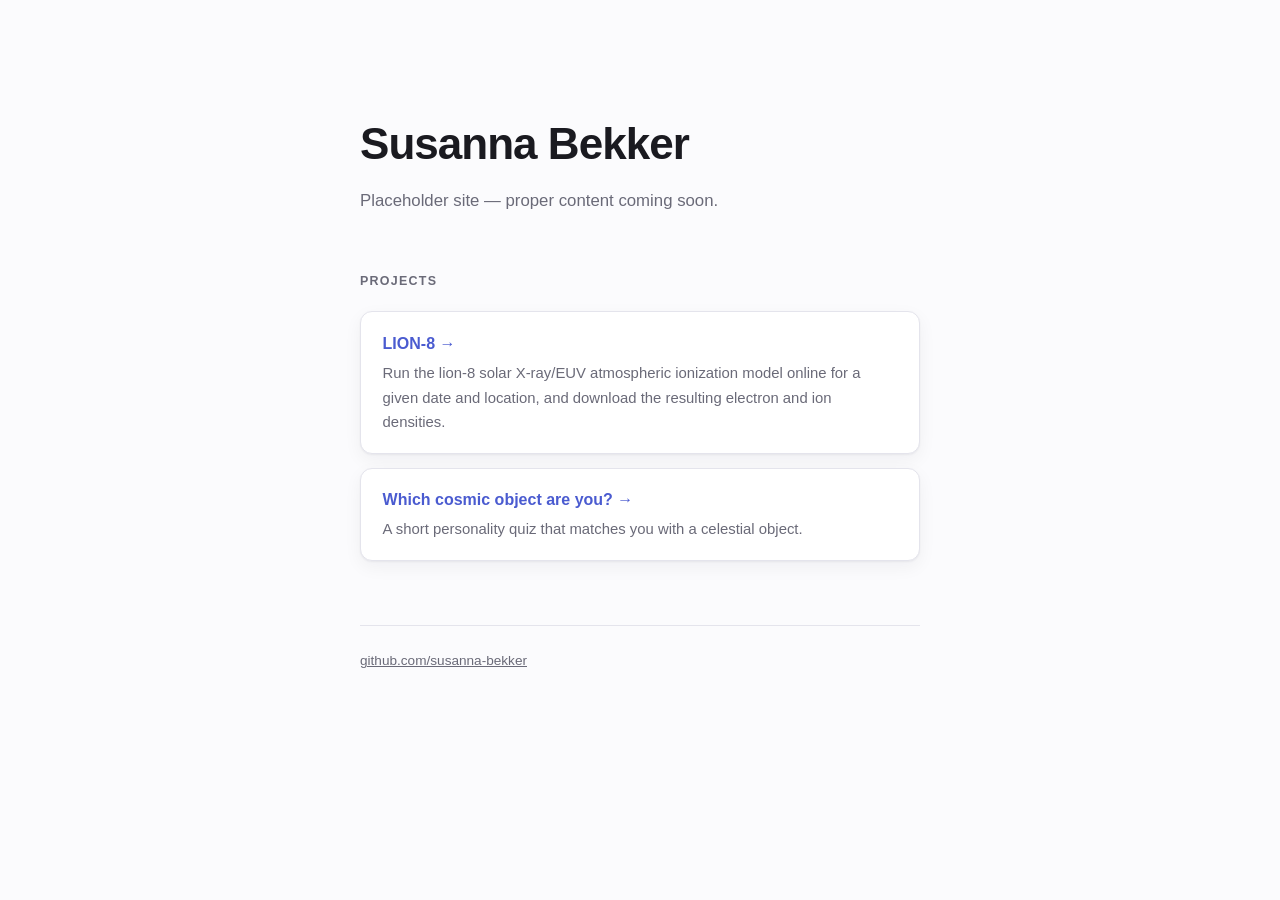
==== index.html @ c42e8143 "Add placeholder site Static HTML with inline CSS, no build step and no external requests: index.html" ====
<!DOCTYPE html>
<html lang="en">

<head>
  <meta charset="UTF-8">
  <meta name="viewport" content="width=device-width, initial-scale=1.0">
  <title>Susanna Bekker</title>
  <meta name="description" content="Personal site of Susanna Bekker.">
  <link rel="canonical" href="https://susannabekker.com/">
  <meta name="color-scheme" content="light dark">

  <!-- Inline SVG favicon: no extra request, no 404 in the console. -->
  <link rel="icon"
    href="data:image/svg+xml,<svg xmlns='http://www.w3.org/2000/svg' viewBox='0 0 100 100'><circle cx='50' cy='50' r='34' fill='none' stroke='%235b6ee1' stroke-width='8'/><circle cx='50' cy='16' r='9' fill='%235b6ee1'/></svg>">

  <style>
    /* Light palette is the base; the dark block below only overrides tokens. */
    :root {
      --bg: #fbfbfd;
      --surface: #ffffff;
      --border: #e4e4ec;
      --text: #1a1a20;
      --muted: #6a6a78;
      --accent: #4a5bd0;
      --shadow: 0 1px 2px rgba(20, 20, 40, .05), 0 6px 18px rgba(20, 20, 40, .05);
    }

    @media (prefers-color-scheme: dark) {
      :root {
        --bg: #0e0e13;
        --surface: #17171f;
        --border: #2a2a36;
        --text: #ececf2;
        --muted: #9a9aad;
        --accent: #8f9cf5;
        --shadow: 0 1px 2px rgba(0, 0, 0, .3), 0 6px 18px rgba(0, 0, 0, .25);
      }
    }

    *,
    *::before,
    *::after {
      box-sizing: border-box;
    }

    body {
      margin: 0;
      background: var(--bg);
      color: var(--text);
      font: 16px/1.65 -apple-system, BlinkMacSystemFont, "Segoe UI", Roboto,
        "Helvetica Neue", Arial, sans-serif;
      -webkit-font-smoothing: antialiased;
    }

    .page {
      max-width: 38rem;
      margin: 0 auto;
      padding: clamp(3rem, 12vh, 7rem) 1.5rem 4rem;
    }

    h1 {
      margin: 0 0 .4rem;
      font-size: clamp(2rem, 7vw, 2.75rem);
      font-weight: 650;
      letter-spacing: -.022em;
    }

    .tagline {
      margin: 0;
      color: var(--muted);
      font-size: 1.05rem;
    }

    h2 {
      margin: 3.5rem 0 1.25rem;
      font-size: .78rem;
      font-weight: 600;
      letter-spacing: .1em;
      text-transform: uppercase;
      color: var(--muted);
    }

    ul {
      list-style: none;
      margin: 0;
      padding: 0;
      display: grid;
      gap: .85rem;
    }

    .card {
      display: block;
      padding: 1.15rem 1.35rem;
      background: var(--surface);
      border: 1px solid var(--border);
      border-radius: 12px;
      box-shadow: var(--shadow);
      text-decoration: none;
      color: inherit;
      transition: border-color .18s ease, transform .18s ease;
    }

    .card:hover,
    .card:focus-visible {
      border-color: var(--accent);
      transform: translateY(-2px);
    }

    .card:focus-visible {
      outline: 2px solid var(--accent);
      outline-offset: 3px;
    }

    .card-title {
      font-weight: 600;
      color: var(--accent);
    }

    .card-title::after {
      content: " \2192";
    }

    .card-desc {
      margin: .25rem 0 0;
      color: var(--muted);
      font-size: .93rem;
    }

    footer {
      margin-top: 4rem;
      padding-top: 1.5rem;
      border-top: 1px solid var(--border);
      color: var(--muted);
      font-size: .85rem;
    }

    footer a {
      color: var(--muted);
    }

    @media (prefers-reduced-motion: reduce) {

      .card,
      .card:hover,
      .card:focus-visible {
        transition: none;
        transform: none;
      }
    }
  </style>
</head>

<body>
  <main class="page">
    <h1>Susanna Bekker</h1>
    <!-- TODO: replace with a real one-line introduction. -->
    <p class="tagline">Placeholder site &mdash; proper content coming soon.</p>

    <h2>Projects</h2>
    <ul>
      <li>
        <a class="card" href="https://lion-8.susannabekker.com">
          <span class="card-title">LION-8</span>
          <p class="card-desc">
            Run the lion-8 solar X-ray/EUV atmospheric ionization model online for a
            given date and location, and download the resulting electron and ion densities.
          </p>
        </a>
      </li>
      <li>
        <!-- Served by the which-cosmic-object-are-you project repo once the
             custom domain is live; until then use the github.io URL. -->
        <a class="card" href="/which-cosmic-object-are-you/">
          <span class="card-title">Which cosmic object are you?</span>
          <p class="card-desc">A short personality quiz that matches you with a celestial object.</p>
        </a>
      </li>
    </ul>

    <footer>
      <a href="https://github.com/susanna-bekker">github.com/susanna-bekker</a>
    </footer>
  </main>
</body>

</html>
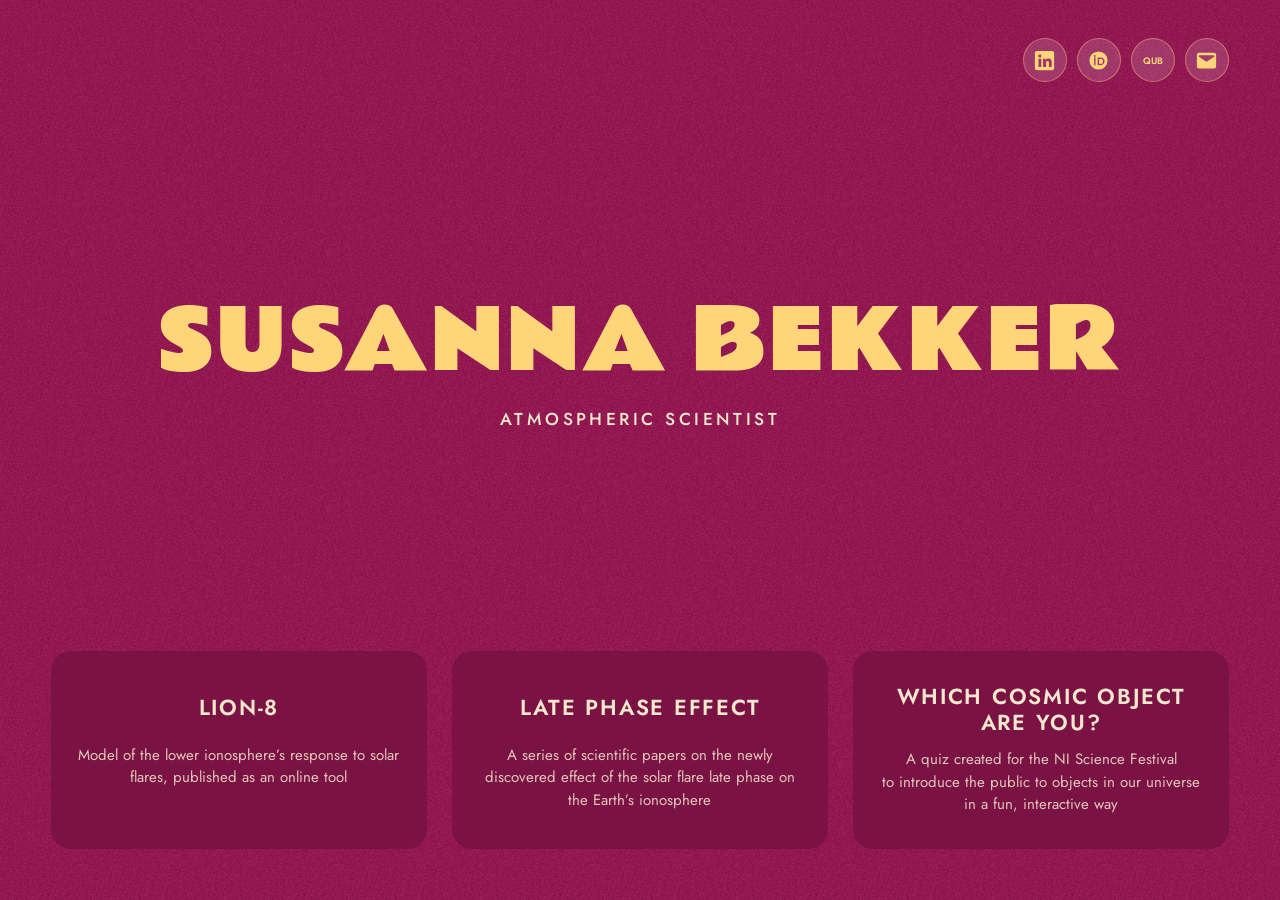
==== commit d191be52: "Build the landing page from the Susanna Bekker Design System Replaces the placeholder with the desig" ====
--- a/index.html
+++ b/index.html
@@ -4,183 +4,93 @@
 <head>
   <meta charset="UTF-8">
   <meta name="viewport" content="width=device-width, initial-scale=1.0">
+
   <title>Susanna Bekker</title>
-  <meta name="description" content="Personal site of Susanna Bekker.">
+  <meta name="description"
+    content="Personal site of Susanna Bekker, atmospheric scientist at Queen's University Belfast: the LION-8 ionosphere model, the solar flare late phase, and a cosmic-object quiz.">
   <link rel="canonical" href="https://susannabekker.com/">
-  <meta name="color-scheme" content="light dark">
+  <meta name="theme-color" content="#941651">
+  <meta name="color-scheme" content="light">
 
-  <!-- Inline SVG favicon: no extra request, no 404 in the console. -->
+  <meta property="og:type" content="website">
+  <meta property="og:url" content="https://susannabekker.com/">
+  <meta property="og:title" content="Susanna Bekker">
+  <meta property="og:description" content="Atmospheric scientist. LION-8, the solar flare late phase, and a cosmic-object quiz.">
+
+  <!-- The design system ships no logo. Where a mark would go it sets the name in
+       Rammetto One, gold on plum; at favicon size that reduces to the initial. -->
   <link rel="icon"
-    href="data:image/svg+xml,<svg xmlns='http://www.w3.org/2000/svg' viewBox='0 0 100 100'><circle cx='50' cy='50' r='34' fill='none' stroke='%235b6ee1' stroke-width='8'/><circle cx='50' cy='16' r='9' fill='%235b6ee1'/></svg>">
+    href="data:image/svg+xml,<svg xmlns='http://www.w3.org/2000/svg' viewBox='0 0 64 64'><rect width='64' height='64' rx='14' fill='%23941651'/><text x='32' y='47' text-anchor='middle' font-family='Jost, Futura, sans-serif' font-size='44' font-weight='600' fill='%23ffd579'>S</text></svg>">
 
-  <style>
-    /* Light palette is the base; the dark block below only overrides tokens. */
-    :root {
-      --bg: #fbfbfd;
-      --surface: #ffffff;
-      --border: #e4e4ec;
-      --text: #1a1a20;
-      --muted: #6a6a78;
-      --accent: #4a5bd0;
-      --shadow: 0 1px 2px rgba(20, 20, 40, .05), 0 6px 18px rgba(20, 20, 40, .05);
-    }
+  <link rel="preload" href="/assets/fonts/rammetto-one-latin.woff2" as="font" type="font/woff2" crossorigin>
+  <link rel="preload" href="/assets/fonts/jost-latin.woff2" as="font" type="font/woff2" crossorigin>
 
-    @media (prefers-color-scheme: dark) {
-      :root {
-        --bg: #0e0e13;
-        --surface: #17171f;
-        --border: #2a2a36;
-        --text: #ececf2;
-        --muted: #9a9aad;
-        --accent: #8f9cf5;
-        --shadow: 0 1px 2px rgba(0, 0, 0, .3), 0 6px 18px rgba(0, 0, 0, .25);
-      }
-    }
-
-    *,
-    *::before,
-    *::after {
-      box-sizing: border-box;
-    }
-
-    body {
-      margin: 0;
-      background: var(--bg);
-      color: var(--text);
-      font: 16px/1.65 -apple-system, BlinkMacSystemFont, "Segoe UI", Roboto,
-        "Helvetica Neue", Arial, sans-serif;
-      -webkit-font-smoothing: antialiased;
-    }
-
-    .page {
-      max-width: 38rem;
-      margin: 0 auto;
-      padding: clamp(3rem, 12vh, 7rem) 1.5rem 4rem;
-    }
-
-    h1 {
-      margin: 0 0 .4rem;
-      font-size: clamp(2rem, 7vw, 2.75rem);
-      font-weight: 650;
-      letter-spacing: -.022em;
-    }
-
-    .tagline {
-      margin: 0;
-      color: var(--muted);
-      font-size: 1.05rem;
-    }
-
-    h2 {
-      margin: 3.5rem 0 1.25rem;
-      font-size: .78rem;
-      font-weight: 600;
-      letter-spacing: .1em;
-      text-transform: uppercase;
-      color: var(--muted);
-    }
-
-    ul {
-      list-style: none;
-      margin: 0;
-      padding: 0;
-      display: grid;
-      gap: .85rem;
-    }
-
-    .card {
-      display: block;
-      padding: 1.15rem 1.35rem;
-      background: var(--surface);
-      border: 1px solid var(--border);
-      border-radius: 12px;
-      box-shadow: var(--shadow);
-      text-decoration: none;
-      color: inherit;
-      transition: border-color .18s ease, transform .18s ease;
-    }
-
-    .card:hover,
-    .card:focus-visible {
-      border-color: var(--accent);
-      transform: translateY(-2px);
-    }
-
-    .card:focus-visible {
-      outline: 2px solid var(--accent);
-      outline-offset: 3px;
-    }
-
-    .card-title {
-      font-weight: 600;
-      color: var(--accent);
-    }
-
-    .card-title::after {
-      content: " \2192";
-    }
-
-    .card-desc {
-      margin: .25rem 0 0;
-      color: var(--muted);
-      font-size: .93rem;
-    }
-
-    footer {
-      margin-top: 4rem;
-      padding-top: 1.5rem;
-      border-top: 1px solid var(--border);
-      color: var(--muted);
-      font-size: .85rem;
-    }
-
-    footer a {
-      color: var(--muted);
-    }
-
-    @media (prefers-reduced-motion: reduce) {
-
-      .card,
-      .card:hover,
-      .card:focus-visible {
-        transition: none;
-        transform: none;
-      }
-    }
-  </style>
+  <link rel="stylesheet" href="/assets/css/tokens.css">
+  <link rel="stylesheet" href="/assets/css/site.css">
 </head>
 
 <body>
-  <main class="page">
-    <h1>Susanna Bekker</h1>
-    <!-- TODO: replace with a real one-line introduction. -->
-    <p class="tagline">Placeholder site &mdash; proper content coming soon.</p>
+  <div class="field">
+    <div class="grain" aria-hidden="true"></div>
 
-    <h2>Projects</h2>
-    <ul>
-      <li>
-        <a class="card" href="https://lion-8.susannabekker.com">
-          <span class="card-title">LION-8</span>
-          <p class="card-desc">
-            Run the lion-8 solar X-ray/EUV atmospheric ionization model online for a
-            given date and location, and download the resulting electron and ion densities.
-          </p>
-        </a>
-      </li>
-      <li>
-        <!-- Served by the which-cosmic-object-are-you project repo once the
-             custom domain is live; until then use the github.io URL. -->
-        <a class="card" href="/which-cosmic-object-are-you/">
-          <span class="card-title">Which cosmic object are you?</span>
-          <p class="card-desc">A short personality quiz that matches you with a celestial object.</p>
-        </a>
-      </li>
-    </ul>
+    <header class="profile-links">
+      <a class="icon" href="https://www.linkedin.com/in/susannabekker/" target="_blank" rel="noopener"
+        aria-label="LinkedIn" title="LinkedIn">
+        <svg viewBox="0 0 24 24" width="21" height="21" fill="currentColor" aria-hidden="true">
+          <path fill-rule="evenodd"
+            d="M3.5 1h17A2.5 2.5 0 0 1 23 3.5v17a2.5 2.5 0 0 1-2.5 2.5h-17A2.5 2.5 0 0 1 1 20.5v-17A2.5 2.5 0 0 1 3.5 1zM6.7 4.9a1.85 1.85 0 1 0 0 3.7 1.85 1.85 0 0 0 0-3.7zM5.1 10.1h3.2v9.3H5.1zm5.2 0h3.05v1.3h.04c.43-.76 1.47-1.55 3.02-1.55 3.22 0 3.82 1.98 3.82 4.56v4.99h-3.2v-4.42c0-1.06-.02-2.42-1.52-2.42-1.53 0-1.76 1.14-1.76 2.34v4.5h-3.45z">
+          </path>
+        </svg>
+      </a>
+      <a class="icon" href="https://orcid.org/0000-0001-5302-2543" target="_blank" rel="noopener" aria-label="ORCID"
+        title="ORCID">
+        <svg viewBox="0 0 24 24" width="21" height="21" fill="currentColor" aria-hidden="true">
+          <path
+            d="M12 1.6A10.4 10.4 0 1 0 22.4 12 10.41 10.41 0 0 0 12 1.6zm-4.2 4.1a1.05 1.05 0 1 1-1.05 1.05A1.05 1.05 0 0 1 7.8 5.7zM7 8.7h1.6v8.6H7zm4 0h3.35c3.19 0 4.59 2.28 4.59 4.3a4.28 4.28 0 0 1-4.55 4.3H11zm1.6 1.45v5.7h1.63a2.7 2.7 0 0 0 2.9-2.85 2.72 2.72 0 0 0-2.86-2.85z">
+          </path>
+        </svg>
+      </a>
+      <a class="icon" href="https://pure.qub.ac.uk/en/persons/susanna-bekker" target="_blank" rel="noopener"
+        aria-label="Queen's University Belfast profile" title="Queen's University Belfast">
+        <svg viewBox="0 0 24 24" width="24" height="24" fill="currentColor" aria-hidden="true">
+          <text x="12" y="15.6" text-anchor="middle" font-family="Jost, sans-serif" font-size="9.4" font-weight="600"
+            letter-spacing=".3">QUB</text>
+        </svg>
+      </a>
+      <a class="icon" href="mailto:susanna.bekker@gmail.com" aria-label="Email" title="susanna.bekker@gmail.com">
+        <svg viewBox="0 0 24 24" width="21" height="21" fill="currentColor" aria-hidden="true">
+          <path fill-rule="evenodd"
+            d="M3.5 3h17A2.5 2.5 0 0 1 23 5.5v13a2.5 2.5 0 0 1-2.5 2.5h-17A2.5 2.5 0 0 1 1 18.5v-13A2.5 2.5 0 0 1 3.5 3zm.4 3.05a.9.9 0 0 0-.5 1.63l7.6 5.26a1.75 1.75 0 0 0 2 0l7.6-5.26a.9.9 0 0 0-.5-1.63z">
+          </path>
+        </svg>
+      </a>
+    </header>
 
-    <footer>
-      <a href="https://github.com/susanna-bekker">github.com/susanna-bekker</a>
-    </footer>
-  </main>
+    <main class="stage">
+      <h1 class="wordmark">Susanna Bekker</h1>
+      <p class="role">Atmospheric scientist</p>
+    </main>
+
+    <nav class="doors" aria-label="Sections of this site">
+      <a class="door" href="https://lion-8.susannabekker.com">
+        <span class="door-title">LION-8</span>
+        <span class="door-text">Model of the lower ionosphere&rsquo;s response to&nbsp;solar flares, published as an
+          online tool</span>
+      </a>
+      <!-- No late-phase site exists yet, so this door points at the ORCID record —
+           the papers themselves. Repoint it when that site is published. -->
+      <a class="door" href="https://orcid.org/0000-0001-5302-2543">
+        <span class="door-title">Late Phase Effect</span>
+        <span class="door-text">A series of scientific papers on the newly discovered effect of the solar flare late
+          phase on the Earth&rsquo;s ionosphere</span>
+      </a>
+      <a class="door" href="/which-cosmic-object-are-you/">
+        <span class="door-title">Which cosmic object are you?</span>
+        <span class="door-text">A quiz created for the NI Science Festival to&nbsp;introduce the public
+          to&nbsp;objects in our universe in a fun, interactive way</span>
+      </a>
+    </nav>
+  </div>
 </body>
 
 </html>
--- a/assets/css/tokens.css
+++ b/assets/css/tokens.css
@@ -0,0 +1,134 @@
+/* ---------------------------------------------------------------------------
+ * Susanna Bekker Design System — vendored tokens.
+ *
+ * Copied verbatim from the design system's token files, concatenated in the
+ * order styles.css imports them. Two deliberate deviations, both so the site
+ * makes no external requests:
+ *
+ *   1. The Google Fonts @import is replaced by the @font-face block below,
+ *      pointing at the woff2 files in /assets/fonts/ (Rammetto One and Jost,
+ *      both SIL Open Font License 1.1).
+ *   2. tokens/surfaces.css's --image-night-sky is omitted; that texture is not
+ *      used on this site and the asset is not shipped here.
+ *
+ * Do not hand-edit the token blocks. Re-copy them from the design system
+ * instead: https://claude.ai/design/p/710d14dc-b34e-43a8-af33-ff208416b7d9
+ * ------------------------------------------------------------------------- */
+
+/* --- Fonts (self-hosted, replacing the design system's Google Fonts import) --- */
+@font-face {
+  font-family: 'Jost';
+  font-style: normal;
+  font-weight: 300 600;
+  font-display: swap;
+  src: url('/assets/fonts/jost-latin.woff2') format('woff2');
+  unicode-range: U+0000-00FF, U+0131, U+0152-0153, U+02BB-02BC, U+02C6, U+02DA, U+02DC, U+0304, U+0308, U+0329, U+2000-206F, U+20AC, U+2122, U+2191, U+2193, U+2212, U+2215, U+FEFF, U+FFFD;
+}
+
+@font-face {
+  font-family: 'Jost';
+  font-style: normal;
+  font-weight: 300 600;
+  font-display: swap;
+  src: url('/assets/fonts/jost-latin-ext.woff2') format('woff2');
+  unicode-range: U+0100-02BA, U+02BD-02C5, U+02C7-02CC, U+02CE-02D7, U+02DD-02FF, U+0304, U+0308, U+0329, U+1D00-1DBF, U+1E00-1E9F, U+1EF2-1EFF, U+2020, U+20A0-20AB, U+20AD-20C0, U+2113, U+2C60-2C7F, U+A720-A7FF;
+}
+
+@font-face {
+  font-family: 'Rammetto One';
+  font-style: normal;
+  font-weight: 400;
+  font-display: swap;
+  src: url('/assets/fonts/rammetto-one-latin.woff2') format('woff2');
+  unicode-range: U+0000-00FF, U+0131, U+0152-0153, U+02BB-02BC, U+02C6, U+02DA, U+02DC, U+0304, U+0308, U+0329, U+2000-206F, U+20AC, U+2122, U+2191, U+2193, U+2212, U+2215, U+FEFF, U+FFFD;
+}
+
+@font-face {
+  font-family: 'Rammetto One';
+  font-style: normal;
+  font-weight: 400;
+  font-display: swap;
+  src: url('/assets/fonts/rammetto-one-latin-ext.woff2') format('woff2');
+  unicode-range: U+0100-02BA, U+02BD-02C5, U+02C7-02CC, U+02CE-02D7, U+02DD-02FF, U+0304, U+0308, U+0329, U+1D00-1DBF, U+1E00-1E9F, U+1EF2-1EFF, U+2020, U+20A0-20AB, U+20AD-20C0, U+2113, U+2C60-2C7F, U+A720-A7FF;
+}
+
+/* --- tokens/colors.css --- */
+:root{
+/* --- Base palette: plum, solar gold and coral, taken from the wordmark slide --- */
+--plum-900:#3d0a22;--plum-800:#5c0f33;--plum-700:#7a1244;--plum-600:#941651;--plum-500:#ad2062;--plum-400:#c2417f;--plum-200:#e8b6cd;--plum-100:#f5dde8;--plum-050:#fcf1f6;
+--gold-700:#8a5a11;--gold-600:#b87c1c;--gold-500:#e0a634;--gold-300:#ffd579;--gold-100:#fff3d9;
+--coral-700:#a33b38;--coral-600:#cc514c;--coral-500:#ef6b66;--coral-300:#ff7e79;--coral-100:#ffe3e1;
+--stone-900:#1f1218;--stone-700:#4a3b41;--stone-500:#7a6a70;--stone-400:#9d8f95;--stone-300:#cbbfc4;--stone-200:#e7dee2;--stone-100:#f4eef0;--paper:#fdf8f6;--white:#ffffff;
+
+/* --- Semantic aliases --- */
+--text-strong:var(--plum-900);--text-body:var(--stone-700);--text-muted:var(--stone-500);--text-inverse:var(--white);--text-inverse-muted:var(--plum-200);
+--text-link:var(--plum-700);--text-link-hover:var(--coral-700);
+--surface-page:var(--paper);--surface-card:var(--white);--surface-sunken:var(--stone-100);--surface-brand:var(--plum-600);--surface-dark:var(--plum-900);--surface-dark-raised:var(--plum-800);
+--accent-primary:var(--plum-600);--accent-secondary:var(--coral-500);--accent-warm:var(--gold-300);
+--tint-ionosphere:var(--gold-100);--tint-flare:var(--coral-100);--tint-cosmos:var(--plum-050);--tint-earth:var(--stone-100);
+--border-hairline:var(--stone-200);--border-strong:var(--plum-200);--border-dark:rgba(255,255,255,.16);
+--focus-ring:var(--gold-300);
+
+/* --- Brand surface: flat, matte, no gradients --- */
+--brand-field:#941651;
+--brand-frame:#ffd579;
+--cream:#f6e7cd;
+--on-brand-wash:rgba(255,255,255,.07);--on-brand-wash-hover:rgba(255,255,255,.12);
+}
+
+/* --- tokens/typography.css --- */
+:root{
+--font-display:'Rammetto One','Jost',sans-serif;
+--font-sans:'Jost','Futura','Century Gothic',sans-serif;
+--font-mono:ui-monospace,Menlo,monospace;
+
+--fs-hero:clamp(52px,8.2vw,132px);--fs-display:clamp(40px,5.2vw,72px);--fs-h1:40px;--fs-h2:30px;--fs-h3:22px;--fs-h4:18px;
+--fs-lead:19px;--fs-body:16px;--fs-small:14px;--fs-caption:12.5px;--fs-eyebrow:12px;
+
+--lh-tight:1.02;--lh-snug:1.22;--lh-body:1.62;--lh-loose:1.75;
+--ls-hero:0.02em;--ls-display:0.03em;--ls-heading:0;--ls-body:0;--ls-eyebrow:0.2em;
+
+--fw-light:300;--fw-regular:400;--fw-medium:500;--fw-semibold:600;--fw-bold:700;
+
+--text-hero:var(--fw-bold) var(--fs-hero)/var(--lh-tight) var(--font-display);
+--text-display:var(--fw-bold) var(--fs-display)/var(--lh-tight) var(--font-display);
+--text-h2:var(--fw-medium) var(--fs-h2)/var(--lh-snug) var(--font-display);
+--text-h3:var(--fw-medium) var(--fs-h3)/var(--lh-snug) var(--font-display);
+--text-body-font:var(--fw-regular) var(--fs-body)/var(--lh-body) var(--font-sans);
+--text-eyebrow:var(--fw-bold) var(--fs-eyebrow)/1 var(--font-sans);
+}
+
+/* --- tokens/spacing.css --- */
+:root{
+--space-1:4px;--space-2:8px;--space-3:12px;--space-4:16px;--space-5:24px;--space-6:32px;--space-7:48px;--space-8:64px;--space-9:96px;--space-10:128px;
+--gutter:var(--space-5);--section-gap:var(--space-9);
+--sidebar-w:400px;--content-max:1180px;--measure:64ch;--measure-narrow:46ch;
+}
+
+/* --- tokens/surfaces.css --- */
+:root{
+--radius-xs:3px;--radius-sm:6px;--radius-md:10px;--radius-lg:16px;--radius-pill:999px;
+--border-width:1px;
+--shadow-card:0 1px 2px rgba(23,18,51,.05),0 8px 24px -12px rgba(23,18,51,.16);
+--shadow-card-hover:0 2px 4px rgba(23,18,51,.06),0 16px 40px -14px rgba(23,18,51,.24);
+--shadow-inset-hairline:inset 0 0 0 1px var(--border-hairline);
+--shadow-focus:0 0 0 3px rgba(42,167,187,.4);
+}
+
+/* --- tokens/motion.css --- */
+:root{
+--ease-standard:cubic-bezier(.2,.6,.3,1);--ease-out:cubic-bezier(.16,1,.3,1);
+--dur-fast:120ms;--dur-base:200ms;--dur-slow:420ms;
+--transition-hover:color var(--dur-fast) var(--ease-standard),background-color var(--dur-fast) var(--ease-standard),border-color var(--dur-fast) var(--ease-standard),box-shadow var(--dur-base) var(--ease-standard),transform var(--dur-base) var(--ease-out);
+}
+
+/* --- tokens/base.css --- */
+*,*::before,*::after{box-sizing:border-box}
+body{margin:0;background:var(--surface-page);color:var(--text-body);font:var(--text-body-font);-webkit-font-smoothing:antialiased;text-wrap:pretty}
+h1,h2,h3,h4{color:var(--text-strong);margin:0;font-family:var(--font-display);letter-spacing:var(--ls-heading);font-weight:var(--fw-medium)}
+p{margin:0 0 var(--space-4)}
+a{color:var(--text-link);text-decoration:underline;text-decoration-thickness:1px;text-underline-offset:3px;transition:var(--transition-hover)}
+a:hover{color:var(--text-link-hover);text-decoration-color:var(--gold-500)}
+:focus-visible{outline:2px solid var(--focus-ring);outline-offset:2px}
+img{max-width:100%;display:block}
+.eyebrow{font:var(--text-eyebrow);letter-spacing:var(--ls-eyebrow);text-transform:uppercase;color:var(--text-muted)}
--- a/assets/css/site.css
+++ b/assets/css/site.css
@@ -0,0 +1,220 @@
+/* ---------------------------------------------------------------------------
+ * The landing page — "Landing — three doors".
+ *
+ * A port of the Susanna Bekker Design System's templates/landing to plain CSS:
+ * the template's inline styles become classes, and every value that the system
+ * names as a token is referenced as one. Flat matte plum, no gradients, no
+ * shadows, no lifts — colour flips only, per the system's brand-surface rule.
+ * ------------------------------------------------------------------------- */
+
+body {
+  /* The plum field runs edge to edge; overrides base.css's paper page. */
+  background: var(--brand-field);
+  color: var(--cream);
+}
+
+/* --- The field ----------------------------------------------------------- */
+
+.field {
+  position: relative;
+  min-height: 100svh;
+  display: flex;
+  flex-direction: column;
+  padding: clamp(22px, 3vw, 44px) clamp(22px, 4vw, 56px) clamp(28px, 4vw, 52px);
+  background: var(--brand-field);
+  font-family: var(--font-sans);
+  color: var(--cream);
+}
+
+.grain {
+  position: absolute;
+  inset: 0;
+  z-index: 0;
+  pointer-events: none;
+  opacity: .22;
+  background-image: url('/assets/img/texture-grain.png');
+  background-repeat: repeat;
+  background-size: 256px 256px;
+}
+
+.field > header,
+.field > main,
+.field > nav {
+  position: relative;
+  z-index: 1;
+}
+
+/* --- Profile links ------------------------------------------------------- */
+
+.profile-links {
+  display: flex;
+  justify-content: flex-end;
+  gap: 10px;
+}
+
+.icon {
+  display: flex;
+  align-items: center;
+  justify-content: center;
+  width: 44px;
+  height: 44px;
+  border-radius: var(--radius-pill);
+  background: rgba(255, 255, 255, .14);
+  border: var(--border-width) solid rgba(255, 213, 121, .4);
+  color: var(--gold-300);
+  text-decoration: none;
+  transition: background-color var(--dur-fast) var(--ease-standard),
+    color var(--dur-fast) var(--ease-standard),
+    border-color var(--dur-fast) var(--ease-standard);
+}
+
+/* Hover only — keyboard focus keeps the resting surface so the design system's
+   gold focus ring stays visible against it. */
+.icon:hover {
+  background: var(--gold-300);
+  border-color: var(--gold-300);
+  color: var(--plum-800);
+}
+
+.icon:active {
+  background: var(--gold-500);
+  border-color: var(--gold-500);
+  color: var(--plum-800);
+}
+
+/* Pointer and keyboard can land on the same element: a gold ring on the gold
+   hover fill would disappear, so darken it there. */
+.icon:hover:focus-visible,
+.icon:active:focus-visible,
+.door:hover:focus-visible,
+.door:active:focus-visible {
+  outline-color: var(--plum-800);
+}
+
+/* --- Wordmark ------------------------------------------------------------ */
+
+.stage {
+  flex: 1;
+  display: flex;
+  flex-direction: column;
+  align-items: center;
+  justify-content: center;
+  text-align: center;
+  padding: clamp(30px, 7vh, 80px) 0;
+}
+
+.wordmark {
+  margin: 0;
+  font: var(--fw-regular) clamp(36px, 6.4vw, 98px)/1 var(--font-display);
+  letter-spacing: var(--ls-hero);
+  text-transform: uppercase;
+  color: var(--gold-300);
+}
+
+.role {
+  margin: clamp(16px, 2.6vh, 28px) 0 0;
+  font: var(--fw-medium) clamp(14px, 1.35vw, 19px)/1.4 var(--font-sans);
+  letter-spacing: var(--ls-eyebrow);
+  text-transform: uppercase;
+  color: var(--cream);
+}
+
+/* --- The three doors ----------------------------------------------------- */
+
+.doors {
+  display: grid;
+  grid-template-columns: repeat(3, minmax(0, 1fr));
+  gap: clamp(14px, 2vw, 26px);
+  width: 100%;
+  max-width: 1320px;
+  margin: 0 auto;
+}
+
+.door {
+  display: flex;
+  flex-direction: column;
+  align-items: center;
+  gap: var(--space-3);
+  padding: clamp(24px, 2.6vw, 34px) var(--space-5);
+  border-radius: 20px;
+  background: var(--plum-700);
+  color: var(--cream);
+  text-align: center;
+  text-decoration: none;
+  transition: background-color var(--dur-fast) var(--ease-standard),
+    color var(--dur-fast) var(--ease-standard);
+}
+
+.door:hover {
+  background: var(--gold-300);
+  color: var(--plum-800);
+}
+
+.door:active {
+  background: var(--gold-500);
+  color: var(--plum-800);
+}
+
+.door-title {
+  display: flex;
+  align-items: center;
+  justify-content: center;
+  min-height: 2.2em;
+  font: var(--fw-semibold) clamp(18px, 1.7vw, 24px)/1.2 var(--font-sans);
+  letter-spacing: .08em;
+  text-transform: uppercase;
+  color: inherit;
+}
+
+.door-text {
+  font: var(--fw-regular) 15px/1.5 var(--font-sans);
+  color: inherit;
+  opacity: .85;
+}
+
+/* --- Not found ----------------------------------------------------------- */
+
+.notfound .wordmark {
+  font-size: clamp(28px, 4.4vw, 64px);
+}
+
+.notfound .doors {
+  grid-template-columns: minmax(0, 420px);
+  justify-content: center;
+}
+
+/* --- Narrow viewports ---------------------------------------------------- */
+
+@media (max-width: 760px) {
+  .field {
+    padding: 26px 18px 30px;
+  }
+
+  .stage {
+    padding: 40px 0 44px;
+  }
+
+  .wordmark {
+    font-size: clamp(32px, 10.5vw, 54px);
+    line-height: 1.02;
+  }
+
+  .role {
+    font-size: 13px;
+    letter-spacing: .16em;
+  }
+
+  .doors {
+    grid-template-columns: 1fr;
+    gap: 14px;
+  }
+
+  .door {
+    padding: 22px 20px;
+  }
+
+  .door-title {
+    min-height: 0;
+    font-size: 20px;
+  }
+}
